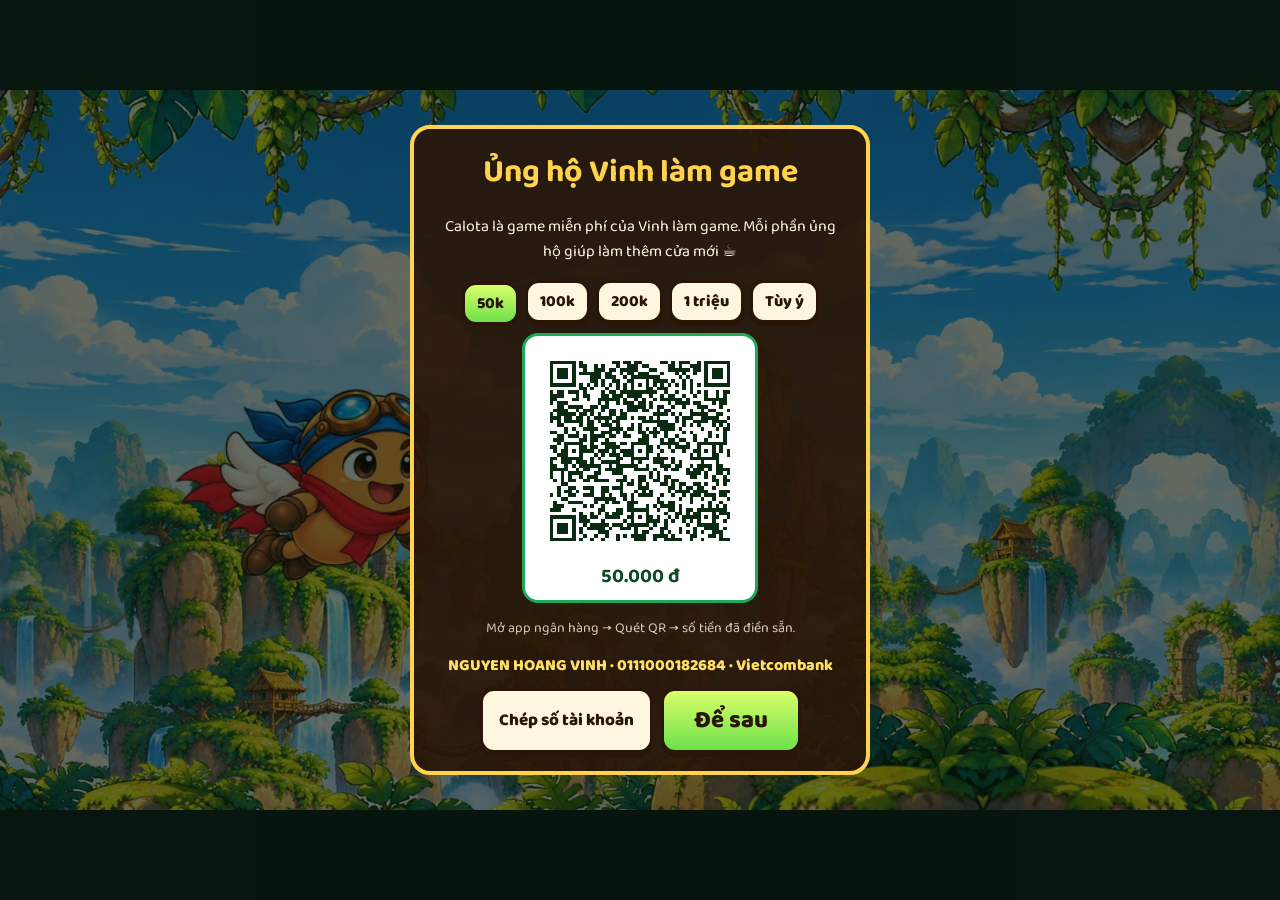
==== index.html @ 8ff707b2 "Add files via upload" ====
<!doctype html>
<html lang="vi">
<head>
<meta charset="utf-8">
<meta name="viewport" content="width=device-width,initial-scale=1,viewport-fit=cover,user-scalable=no">
<title>Calota – Phi Công Hóa Chất</title>
<meta name="description" content="Calota – game bắn boss bay ngang: phun hóa chất ăn mòn, hạ Khinh Khí Cầu Gai Rêu.">
<meta name="theme-color" content="#1fa85a">
<link rel="manifest" href="manifest.webmanifest">
<link rel="icon" type="image/png" sizes="64x64" href="icons/favicon-64.png">
<link rel="apple-touch-icon" href="icons/apple-touch-icon.png">
<meta name="apple-mobile-web-app-capable" content="yes">
<meta name="mobile-web-app-capable" content="yes">
<meta name="apple-mobile-web-app-status-bar-style" content="black-translucent">
<meta property="og:image" content="assets/ui/g1_thumb.webp">
<link rel="preconnect" href="https://fonts.googleapis.com">
<link href="https://fonts.googleapis.com/css2?family=Baloo+2:wght@600;800&display=swap" rel="stylesheet">
<link rel="stylesheet" href="css/style.css">
</head>
<body>
<script src="https://vinhlamgame.vercel.app/vlg.js" data-game="calota" defer></script>

<canvas id="game"></canvas>

<div id="loading"><div class="logo">CALOTA</div><div class="bar"><i id="loadBar"></i></div><p>Đang nạp cánh bay…</p></div>

<!-- nút cảm ứng -->
<div id="touchUI">
  <button id="btnPause" class="tbtn small" aria-label="Tạm dừng">❚❚</button>
  <button id="btnDash" class="tbtn dash">LƯỚT</button>
  <button id="btnUlt" class="tbtn ult">SIÊU<br>PHUN</button>
  <button id="btnSpray" class="tbtn spray">PHUN</button>
  <div class="moveHint">Kéo ở đây để bay</div>
</div>

<!-- MENU -->
<section id="menu" class="panel">
  <div class="menuBox">
    <h1 class="logo">CALOTA</h1>
    <p class="tag">Phi công hạt đậu · Phun hóa chất · Hạ boss trâu</p>
    <div class="gateCard">
      <img src="assets/ui/g1_thumb.webp" alt="">
      <div><b>CỬA 1</b><span>Rừng Đá Đảo Trời</span><small>Boss: Khinh Khí Cầu Gai Rêu</small></div>
    </div>
    <button id="btnPlay" class="big">▶ BẮT ĐẦU</button>
    <div class="row">
      <button id="btnHow">Hướng dẫn</button>
      <button id="btnInstall">Cài app</button>
      <button id="btnDonate">Ủng hộ</button>
      <button class="btnSound">🔊</button>
    </div>
    <p id="best" class="best"></p>
  </div>
</section>

<section id="how" class="panel">
  <div class="box">
    <h2>Cách chơi</h2>
    <ul>
      <li><b>Bay:</b> phím mũi tên / WASD · điện thoại: kéo ngón tay ở nửa trái màn hình.</li>
      <li><b>Bắn:</b> tự động.</li>
      <li><b>PHUN HÓA CHẤT:</b> giữ <kbd>Space</kbd>/<kbd>J</kbd> hoặc nút PHUN. Tốn thanh hóa chất, làm quái tan chảy, hòa tan đạn gai và gây <b>Ăn mòn</b> boss (mỗi tầng +8% sát thương, tối đa ×10).</li>
      <li><b>SIÊU PHUN:</b> thanh đầy → <kbd>K</kbd> hoặc nút SIÊU PHUN. Luồng khổng lồ, bất tử, quét sạch quái nhỏ.</li>
      <li><b>Lướt:</b> <kbd>Shift</kbd>/<kbd>L</kbd> — né đạn trong chớp mắt.</li>
      <li><b>Giáp rêu</b> của boss gần như miễn đạn thường — phải dùng hóa chất đốt.</li>
      <li>Nạp hóa chất: nhặt ⚡, bắn trúng, hạ quái.</li>
    </ul>
    <button data-back="menu">Đã hiểu</button>
  </div>
</section>

<section id="pause" class="panel">
  <div class="box center">
    <h2>Tạm dừng</h2>
    <button id="btnResume" class="big">Tiếp tục</button>
    <div class="row"><button class="btnSound">🔊</button><button id="btnQuit">Về menu</button></div>
  </div>
</section>

<section id="win" class="panel">
  <div class="box center">
    <img class="winImg" src="assets/sprites/calota_win.webp" alt="">
    <h2 class="gold">CHIẾN THẮNG!</h2>
    <p>Khinh Khí Cầu Gai Rêu đã tan xác.</p>
    <div id="winStats" class="stats"></div>
    <p id="winBest" class="best"></p>
    <p class="soon">Cửa 2 sắp ra mắt…</p>
    <div class="row"><button id="btnAgain" class="big">Chơi lại</button><button id="btnMenu1">Menu</button><button id="btnDonate2">Ủng hộ</button></div>
  </div>
</section>

<section id="lose" class="panel">
  <div class="box center">
    <h2 class="red">CALOTA BỊ HẠ!</h2>
    <p id="loseInfo"></p>
    <div class="row"><button id="btnRetryBoss" class="big">Đánh lại Boss</button><button id="btnRetry">Chơi lại từ đầu</button><button id="btnMenu2">Menu</button><button id="btnDonate3">Ủng hộ</button></div>
  </div>
</section>

<section id="install" class="panel">
  <div class="box">
    <h2>Cài Calota như app</h2>
    <ul>
      <li><b>iPhone (Safari):</b> bấm nút Chia sẻ ⬆ → “Thêm vào MH chính”.</li>
      <li><b>Android (Chrome):</b> menu ⋮ → “Cài đặt ứng dụng” / “Thêm vào màn hình chính”.</li>
      <li><b>Máy tính (Chrome/Edge):</b> bấm biểu tượng cài đặt ở cuối thanh địa chỉ.</li>
    </ul>
    <p class="note">Game tự cập nhật khi có bản mới.</p>
    <button data-back="menu">Đóng</button>
  </div>
</section>

<section id="donate" class="panel">
  <div class="box center donateBox">
    <h2>Ủng hộ Vinh làm game</h2>
    <p id="donateMsg"></p>
    <div id="amts" class="amts"></div>
    <div class="qrWrap"><canvas id="qrCanvas" width="240" height="240"></canvas><b id="qrAmount"></b></div>
    <p class="note">Mở app ngân hàng → Quét QR → số tiền đã điền sẵn.</p>
    <p id="qrBank" class="bankLine"></p>
    <div class="row"><button id="btnCopyAcc">Chép số tài khoản</button><button id="btnDonateClose" class="big">Để sau</button></div>
  </div>
</section>

<div id="rotate"><div>↻</div><p>Xoay ngang điện thoại để chơi</p></div>

<script src="assets/sprites.js"></script>
<script src="js/core.js"></script>
<script src="js/input.js"></script>
<script src="js/audio.js"></script>
<script src="js/fx.js"></script>
<script src="js/entities.js"></script>
<script src="js/gates/gate01.js"></script>
<script src="js/game.js"></script>
<script src="js/render.js"></script>
<script src="js/lib-qrcode.js"></script>
<script src="js/donate.js"></script>
<script src="js/main.js"></script>
</body>
</html>
---- css/style.css ----
:root { --lime: #b6ff3a; --green: #1fa85a; --ink: #2a1608; --cream: #fff6e0; --orange: #ff8a2a; }
* { box-sizing: border-box; -webkit-tap-highlight-color: transparent; }
html, body { margin: 0; height: 100%; background: #0d1a14; overflow: hidden; touch-action: none; user-select: none; -webkit-user-select: none; }
body { display: grid; place-items: center; font-family: "Baloo 2", system-ui, sans-serif; color: var(--cream); }
canvas#game { display: block; background: #123; }

#loading { position: fixed; inset: 0; background: radial-gradient(circle at 50% 40%, #1f6a3f, #0d1a14); display: grid; place-content: center; text-align: center; gap: 16px; z-index: 50; transition: opacity .5s; }
#loading.gone { opacity: 0; pointer-events: none; }
#loading .bar { width: min(60vw, 360px); height: 14px; border-radius: 8px; background: #0a2016; border: 3px solid var(--ink); overflow: hidden; }
#loading .bar i { display: block; height: 100%; width: 0; background: linear-gradient(90deg, #2bd67b, var(--lime)); transition: width .2s; }

.logo { font-weight: 800; font-size: clamp(48px, 9vw, 96px); line-height: .9; margin: 0; letter-spacing: 2px;
  color: #ffd34d; -webkit-text-stroke: 3px var(--ink); paint-order: stroke fill;
  text-shadow: 0 6px 0 var(--ink), 0 0 30px rgba(182,255,58,.6); }

.panel { position: fixed; inset: 0; display: none; place-items: center; z-index: 20; padding: 16px; }
.panel.on { display: grid; }
#pause, #win, #lose, #how, #install, #donate { background: rgba(5, 20, 12, .62); }
.menuBox { text-align: center; display: grid; gap: 12px; justify-items: center; margin-left: 38vw; }
.tag { margin: 0; font-weight: 600; text-shadow: 0 2px 0 var(--ink); }
.gateCard { display: flex; gap: 12px; align-items: center; background: rgba(42,22,8,.78); border: 3px solid #ffd34d; border-radius: 16px; padding: 8px 14px 8px 8px; text-align: left; }
.gateCard img { width: 74px; height: 74px; border-radius: 10px; object-fit: cover; }
.gateCard b { display: block; color: #ffd34d; font-size: 18px; }
.gateCard span { display: block; font-size: 20px; font-weight: 800; }
.gateCard small { opacity: .8; }
.box { background: rgba(42,22,8,.92); border: 4px solid #ffd34d; border-radius: 20px; padding: 18px 22px; max-width: 620px; max-height: 92vh; overflow: auto; }
.box.center { text-align: center; }
.box h2 { margin: 0 0 8px; font-size: 32px; }
.box ul { padding-left: 20px; line-height: 1.45; }
.gold { color: #ffd34d; } .red { color: #ff6b5a; }
.row { display: flex; gap: 8px; justify-content: center; flex-wrap: wrap; }
button { font: 800 17px "Baloo 2", system-ui, sans-serif; color: var(--ink); background: var(--cream); border: 3px solid var(--ink); border-radius: 14px; padding: 8px 16px; cursor: pointer; box-shadow: 0 4px 0 var(--ink); }
button:active { transform: translateY(3px); box-shadow: 0 1px 0 var(--ink); }
button.big { font-size: 24px; padding: 10px 30px; background: linear-gradient(#d9ff6a, #6fe04a); }
kbd { background: #fff3; border-radius: 5px; padding: 0 6px; font-family: inherit; }
.best { margin: 0; color: #ffe066; font-weight: 800; }
.note { opacity: .8; font-size: 14px; }
.soon { color: var(--lime); font-weight: 800; }
.stats { display: flex; gap: 10px; justify-content: center; flex-wrap: wrap; margin: 10px 0; }
.stats div { background: #0006; border-radius: 12px; padding: 6px 14px; min-width: 90px; }
.stats b { display: block; font-size: 24px; color: #ffd34d; } .stats span { font-size: 13px; opacity: .8; }
.winImg { width: 190px; margin-top: -60px; filter: drop-shadow(0 6px 0 #0006); }
.qr { width: 240px; max-width: 70vw; border-radius: 12px; background: #fff; padding: 8px; margin: 8px 0; }

/* nút cảm ứng */
#touchUI { display: none; position: fixed; inset: 0; pointer-events: none; z-index: 10; }
body.touch.playing #touchUI { display: block; }
.tbtn { position: absolute; pointer-events: auto; border-radius: 50%; padding: 0; font-size: 16px; line-height: 1.05; opacity: .88; touch-action: none; }
.tbtn.down { transform: scale(.92); opacity: 1; }
.tbtn.spray { right: calc(24px + env(safe-area-inset-right)); bottom: 28px; width: 112px; height: 112px; font-size: 22px; background: radial-gradient(circle at 40% 35%, #eaff7a, #3ccf5a); }
.tbtn.ult { right: calc(148px + env(safe-area-inset-right)); bottom: 40px; width: 80px; height: 80px; background: radial-gradient(circle at 40% 35%, #fff, #b6ff3a); }
.tbtn.dash { right: calc(42px + env(safe-area-inset-right)); bottom: 158px; width: 72px; height: 72px; background: radial-gradient(circle at 40% 35%, #fff, #7fd8ff); }
.tbtn.small { right: calc(16px + env(safe-area-inset-right)); top: 96px; width: 46px; height: 46px; font-size: 14px; border-radius: 12px; }
.moveHint { position: absolute; left: 6vw; bottom: 22px; font-weight: 800; opacity: .45; text-shadow: 0 2px 0 #000; }
#btnPause { display: block; }
body:not(.touch).playing #touchUI { display: block; }
body:not(.touch) #touchUI .tbtn:not(.small), body:not(.touch) .moveHint { display: none; }

#rotate { display: none; position: fixed; inset: 0; background: #0d1a14; z-index: 60; place-content: center; text-align: center; font-size: 22px; font-weight: 800; }
#rotate div { font-size: 72px; animation: spin 2s infinite; }
body.portrait #rotate { display: grid; }
@keyframes spin { 50% { transform: rotate(90deg); } }

@media (max-height: 500px) {
  .menuBox { margin-left: 30vw; gap: 6px; }
  .logo { font-size: 56px; }
  .gateCard img { width: 54px; height: 54px; }
  .box { padding: 12px 16px; } .box h2 { font-size: 24px; }
  button.big { font-size: 20px; padding: 6px 22px; }
}

/* ủng hộ */
.donateBox { max-width: 460px; }
.donateBox h2 { color: #ffd34d; }
.amts { display: flex; gap: 6px; justify-content: center; flex-wrap: wrap; margin: 6px 0 10px; }
.amt { padding: 6px 12px; font-size: 16px; }
.amt.sel { background: linear-gradient(#d9ff6a, #6fe04a); transform: translateY(2px); box-shadow: 0 2px 0 var(--ink); }
.qrWrap { display: inline-grid; justify-items: center; gap: 4px; background: #fff; border-radius: 16px; padding: 10px 10px 8px; border: 3px solid #1fa85a; }
.qrWrap canvas { width: 210px; height: 210px; image-rendering: pixelated; }
.qrWrap b { color: #0b4a24; font-size: 20px; }
.bankLine { font-weight: 800; color: #ffe066; margin: 4px 0 10px; }
@media (max-height: 500px) {
  .donateBox { max-width: 720px; display: grid; grid-template-columns: auto 1fr; gap: 0 14px; text-align: left; align-items: center; }
  .donateBox h2, .donateBox #donateMsg { grid-column: 1 / -1; text-align: center; margin: 0 0 4px; }
  .donateBox .qrWrap { grid-row: 3 / span 4; }
  .qrWrap canvas { width: 150px; height: 150px; }
  .donateBox .amts { justify-content: flex-start; margin: 0; }
  .donateBox .row { justify-content: flex-start; }
  .donateBox .note, .bankLine { margin: 4px 0; }
}
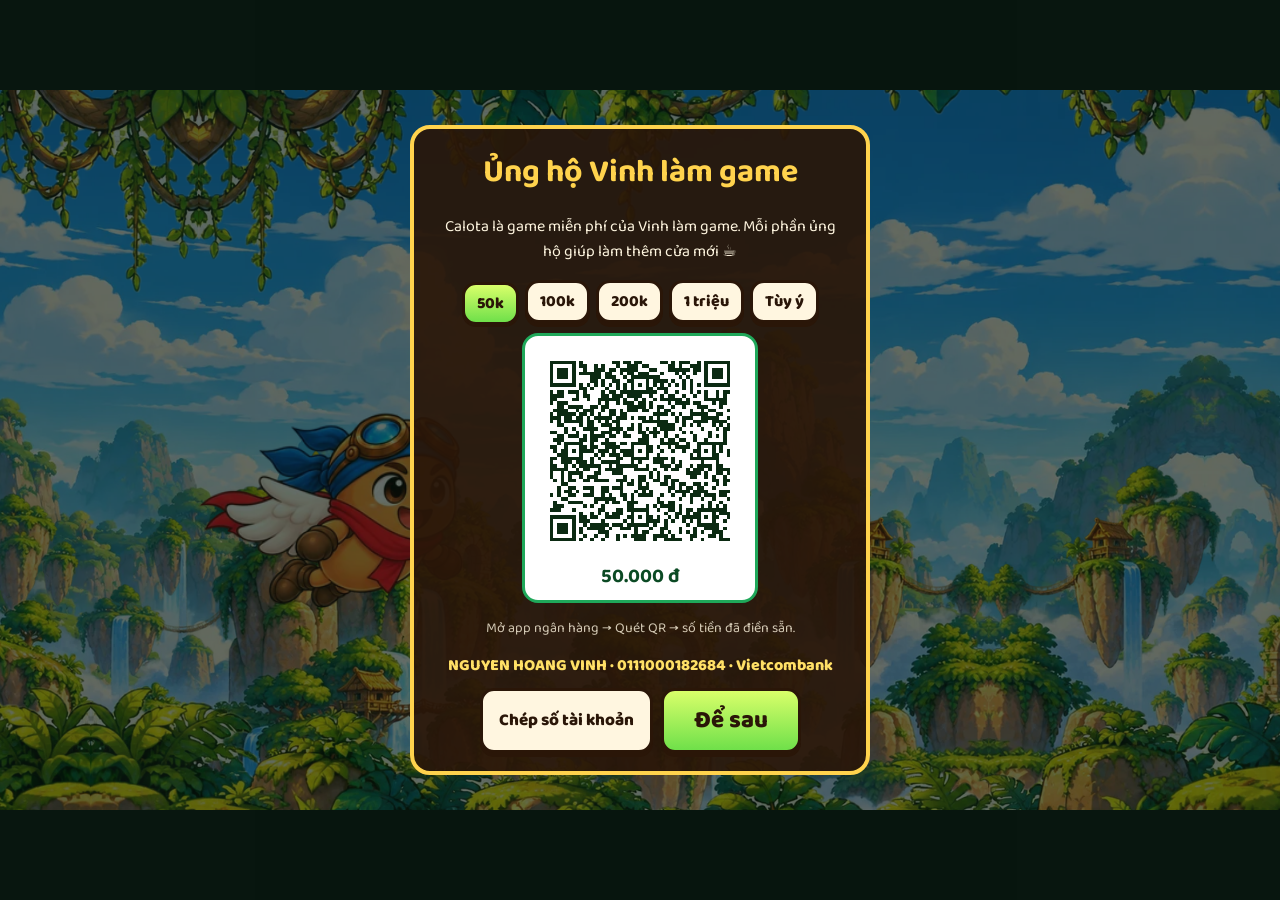
==== commit a3bac95b: "Add files via upload" ====
--- a/index.html
+++ b/index.html
@@ -4,7 +4,7 @@
 <meta charset="utf-8">
 <meta name="viewport" content="width=device-width,initial-scale=1,viewport-fit=cover,user-scalable=no">
 <title>Calota – Phi Công Hóa Chất</title>
-<meta name="description" content="Calota – game bắn boss bay ngang: phun hóa chất ăn mòn, hạ Khinh Khí Cầu Gai Rêu.">
+<meta name="description" content="Calota – game bắn boss bay ngang: phun bọt hóa chất bằng miệng, hạ Khinh Khí Cầu Gai Rêu.">
 <meta name="theme-color" content="#1fa85a">
 <link rel="manifest" href="manifest.webmanifest">
 <link rel="icon" type="image/png" sizes="64x64" href="icons/favicon-64.png">
@@ -22,7 +22,7 @@
 
 <canvas id="game"></canvas>
 
-<div id="loading"><div class="logo">CALOTA</div><div class="bar"><i id="loadBar"></i></div><p>Đang nạp cánh bay…</p></div>
+<div id="loading"><img class="logoImg" src="assets/sprites/logo.webp" alt="CALOTA" onerror="this.outerHTML='<div class=logo>CALOTA</div>'"><div class="bar"><i id="loadBar"></i></div><p>Đang nạp cánh bay…</p></div>
 
 <!-- nút cảm ứng -->
 <div id="touchUI">
@@ -36,8 +36,8 @@
 <!-- MENU -->
 <section id="menu" class="panel">
   <div class="menuBox">
-    <h1 class="logo">CALOTA</h1>
-    <p class="tag">Phi công hạt đậu · Phun hóa chất · Hạ boss trâu</p>
+    <h1 class="logoImg"><img src="assets/sprites/logo.webp" alt="CALOTA"></h1>
+    <p class="tag">Phi công hạt đậu · Phun bọt hóa chất · Hạ boss trâu</p>
     <div class="gateCard">
       <img src="assets/ui/g1_thumb.webp" alt="">
       <div><b>CỬA 1</b><span>Rừng Đá Đảo Trời</span><small>Boss: Khinh Khí Cầu Gai Rêu</small></div>
@@ -59,8 +59,8 @@
     <ul>
       <li><b>Bay:</b> phím mũi tên / WASD · điện thoại: kéo ngón tay ở nửa trái màn hình.</li>
       <li><b>Bắn:</b> tự động.</li>
-      <li><b>PHUN HÓA CHẤT:</b> giữ <kbd>Space</kbd>/<kbd>J</kbd> hoặc nút PHUN. Tốn thanh hóa chất, làm quái tan chảy, hòa tan đạn gai và gây <b>Ăn mòn</b> boss (mỗi tầng +8% sát thương, tối đa ×10).</li>
-      <li><b>SIÊU PHUN:</b> thanh đầy → <kbd>K</kbd> hoặc nút SIÊU PHUN. Luồng khổng lồ, bất tử, quét sạch quái nhỏ.</li>
+      <li><b>PHUN HÓA CHẤT:</b> giữ <kbd>Space</kbd>/<kbd>J</kbd> hoặc nút PHUN — Calota phồng má phun luồng bọt trắng bằng miệng. Tốn thanh hóa chất, dìm quái trong bọt, nuốt chửng đạn gai và làm boss <b>Ngộp bọt</b> (mỗi tầng +8% sát thương, tối đa ×10). Bọt bám lại trên boss, cột đá và đọng vũng dưới đất vài giây.</li>
+      <li><b>SIÊU PHUN:</b> thanh đầy → <kbd>K</kbd> hoặc nút SIÊU PHUN. Sóng bọt khổng lồ phủ kín màn hình, bất tử, quét sạch quái nhỏ.</li>
       <li><b>Lướt:</b> <kbd>Shift</kbd>/<kbd>L</kbd> — né đạn trong chớp mắt.</li>
       <li><b>Giáp rêu</b> của boss gần như miễn đạn thường — phải dùng hóa chất đốt.</li>
       <li>Nạp hóa chất: nhặt ⚡, bắn trúng, hạ quái.</li>
--- a/css/style.css
+++ b/css/style.css
@@ -88,3 +88,8 @@
   .donateBox .row { justify-content: flex-start; }
   .donateBox .note, .bankLine { margin: 4px 0; }
 }
+
+.logoImg { margin: 0; line-height: 0; }
+.logoImg img, img.logoImg { width: min(46vw, 560px); filter: drop-shadow(0 6px 0 rgba(42,22,8,.6)); }
+#loading img.logoImg { width: min(70vw, 520px); }
+@media (max-height: 500px) { .logoImg img { width: min(40vw, 360px); } }
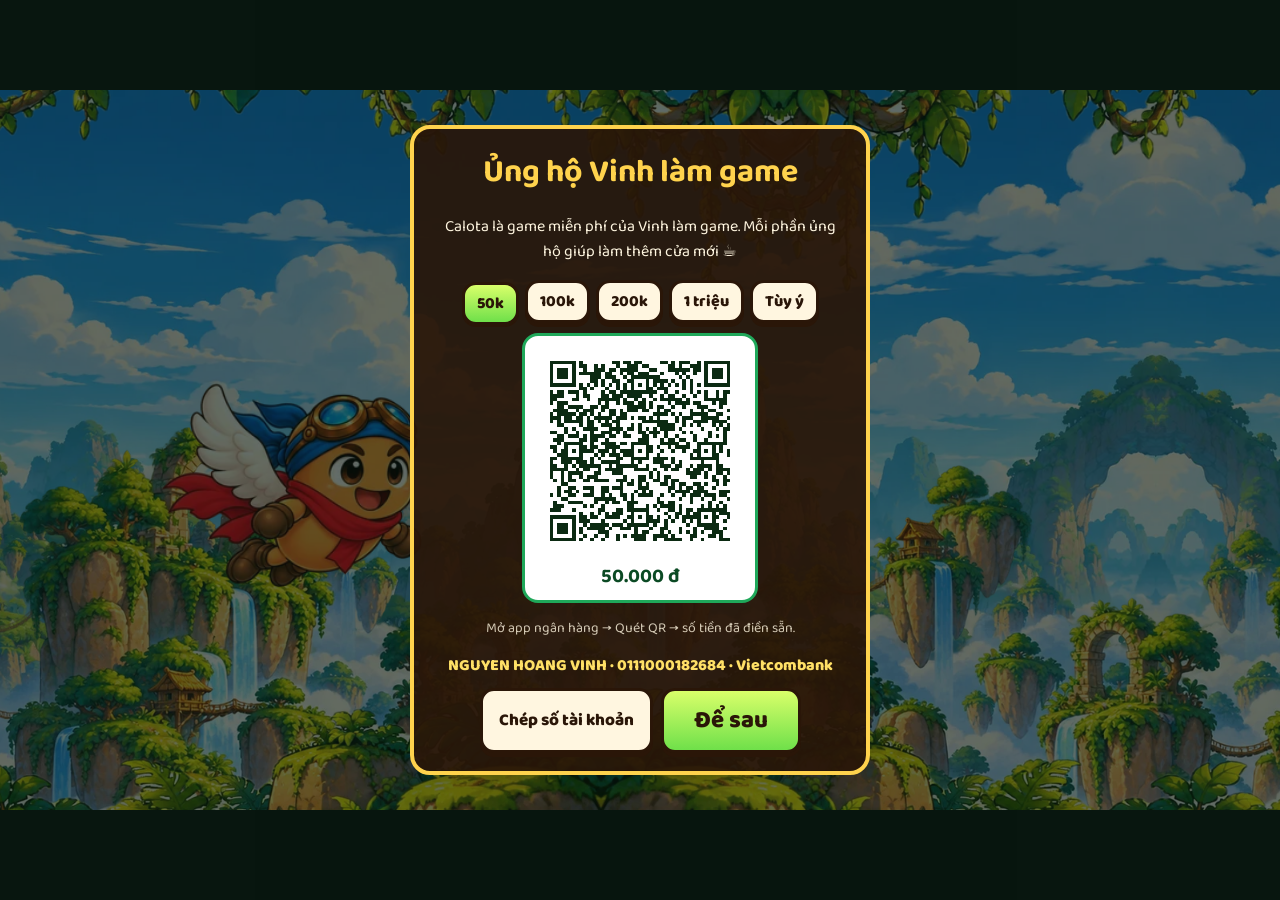
==== commit 197024ef: "v8.0" ====
--- a/index.html
+++ b/index.html
@@ -4,7 +4,7 @@
 <meta charset="utf-8">
 <meta name="viewport" content="width=device-width,initial-scale=1,viewport-fit=cover,user-scalable=no">
 <title>Calota – Phi Công Hóa Chất</title>
-<meta name="description" content="Calota – game bắn boss bay ngang: phun bọt hóa chất bằng miệng, hạ Khinh Khí Cầu Gai Rêu.">
+<meta name="description" content="Calota – game bắn boss bay ngang: phun bọt hóa chất bằng miệng, hạ boss trâu qua từng cửa.">
 <meta name="theme-color" content="#1fa85a">
 <link rel="manifest" href="manifest.webmanifest">
 <link rel="icon" type="image/png" sizes="64x64" href="icons/favicon-64.png">
@@ -21,6 +21,7 @@
 <script src="https://vinhlamgame.vercel.app/vlg.js" data-game="calota" defer></script>
 
 <canvas id="game"></canvas>
+<div id="safeProbe" style="position:fixed;visibility:hidden;pointer-events:none;padding:env(safe-area-inset-top) env(safe-area-inset-right) 0 env(safe-area-inset-left)"></div>
 
 <div id="loading"><img class="logoImg" src="assets/sprites/logo.webp" alt="CALOTA" onerror="this.outerHTML='<div class=logo>CALOTA</div>'"><div class="bar"><i id="loadBar"></i></div><p>Đang nạp cánh bay…</p></div>
 
@@ -29,6 +30,7 @@
   <button id="btnPause" class="tbtn small" aria-label="Tạm dừng">❚❚</button>
   <button id="btnDash" class="tbtn dash">LƯỚT</button>
   <button id="btnUlt" class="tbtn ult">SIÊU<br>PHUN</button>
+  <button id="btnRage" class="tbtn rage">TUYỆT<br>MỆNH</button>
   <button id="btnSpray" class="tbtn spray">PHUN</button>
   <div class="moveHint">Kéo ở đây để bay</div>
 </div>
@@ -38,10 +40,7 @@
   <div class="menuBox">
     <h1 class="logoImg"><img src="assets/sprites/logo.webp" alt="CALOTA"></h1>
     <p class="tag">Phi công hạt đậu · Phun bọt hóa chất · Hạ boss trâu</p>
-    <div class="gateCard">
-      <img src="assets/ui/g1_thumb.webp" alt="">
-      <div><b>CỬA 1</b><span>Rừng Đá Đảo Trời</span><small>Boss: Khinh Khí Cầu Gai Rêu</small></div>
-    </div>
+    <div id="gateList" class="gateList"></div>
     <button id="btnPlay" class="big">▶ BẮT ĐẦU</button>
     <div class="row">
       <button id="btnHow">Hướng dẫn</button>
@@ -61,6 +60,7 @@
       <li><b>Bắn:</b> tự động.</li>
       <li><b>PHUN HÓA CHẤT:</b> giữ <kbd>Space</kbd>/<kbd>J</kbd> hoặc nút PHUN — Calota phồng má phun luồng bọt trắng bằng miệng. Tốn thanh hóa chất, dìm quái trong bọt, nuốt chửng đạn gai và làm boss <b>Ngộp bọt</b> (mỗi tầng +8% sát thương, tối đa ×10). Bọt bám lại trên boss, cột đá và đọng vũng dưới đất vài giây.</li>
       <li><b>SIÊU PHUN:</b> thanh đầy → <kbd>K</kbd> hoặc nút SIÊU PHUN. Sóng bọt khổng lồ phủ kín màn hình, bất tử, quét sạch quái nhỏ.</li>
+      <li><b>TUYỆT MỆNH:</b> thanh Nộ đầy (nạp rất nhanh khi bị quái/đạn vây quanh hoặc trúng đòn) → <kbd>Q</kbd> hoặc nút TUYỆT MỆNH. Calota đứng lại gồng aura, ngửa mặt phun cột bọt lên trời, bọt đổ mưa khắp màn hình: quét sạch quái, xóa đạn, boss mất máu lớn và choáng 2,5 giây. Bất tử suốt chiêu.</li>
       <li><b>Lướt:</b> <kbd>Shift</kbd>/<kbd>L</kbd> — né đạn trong chớp mắt.</li>
       <li><b>Giáp rêu</b> của boss gần như miễn đạn thường — phải dùng hóa chất đốt.</li>
       <li>Nạp hóa chất: nhặt ⚡, bắn trúng, hạ quái.</li>
@@ -81,11 +81,11 @@
   <div class="box center">
     <img class="winImg" src="assets/sprites/calota_win.webp" alt="">
     <h2 class="gold">CHIẾN THẮNG!</h2>
-    <p>Khinh Khí Cầu Gai Rêu đã tan xác.</p>
+    <p id="winText">Khinh Khí Cầu Gai Rêu đã tan xác.</p>
     <div id="winStats" class="stats"></div>
     <p id="winBest" class="best"></p>
-    <p class="soon">Cửa 2 sắp ra mắt…</p>
-    <div class="row"><button id="btnAgain" class="big">Chơi lại</button><button id="btnMenu1">Menu</button><button id="btnDonate2">Ủng hộ</button></div>
+    <p id="winSoon" class="soon">Cửa tiếp theo sắp ra mắt…</p>
+    <div class="row"><button id="btnNext" class="big">Cửa tiếp theo ▶</button><button id="btnAgain">Chơi lại</button><button id="btnMenu1">Menu</button><button id="btnDonate2">Ủng hộ</button></div>
   </div>
 </section>
 
@@ -130,7 +130,10 @@
 <script src="js/audio.js"></script>
 <script src="js/fx.js"></script>
 <script src="js/entities.js"></script>
+<script src="js/gates/waves.js"></script>
 <script src="js/gates/gate01.js"></script>
+<script src="js/gates/gate02.js"></script>
+<script src="js/rage.js"></script>
 <script src="js/game.js"></script>
 <script src="js/render.js"></script>
 <script src="js/lib-qrcode.js"></script>
--- a/css/style.css
+++ b/css/style.css
@@ -18,7 +18,13 @@
 #pause, #win, #lose, #how, #install, #donate { background: rgba(5, 20, 12, .62); }
 .menuBox { text-align: center; display: grid; gap: 12px; justify-items: center; margin-left: 38vw; }
 .tag { margin: 0; font-weight: 600; text-shadow: 0 2px 0 var(--ink); }
-.gateCard { display: flex; gap: 12px; align-items: center; background: rgba(42,22,8,.78); border: 3px solid #ffd34d; border-radius: 16px; padding: 8px 14px 8px 8px; text-align: left; }
+.gateList { display: flex; gap: 10px; justify-content: center; flex-wrap: wrap; }
+.gateCard { display: flex; gap: 12px; align-items: center; background: rgba(42,22,8,.78); border: 3px solid rgba(255,211,77,.35); border-radius: 16px; padding: 8px 14px 8px 8px; text-align: left; color: #fff; font: inherit; cursor: pointer; min-width: 0; opacity: .8; transition: transform .15s, opacity .15s; }
+.gateCard.sel { border-color: #ffd34d; opacity: 1; transform: scale(1.04); box-shadow: 0 0 18px rgba(255,211,77,.45); }
+.gateCard.locked { filter: grayscale(.85) brightness(.7); cursor: not-allowed; }
+.gateCard.shake { animation: gshake .35s; }
+@keyframes gshake { 25% { transform: translateX(-6px); } 75% { transform: translateX(6px); } }
+.gateCard .gb { display: block; color: #ffd34d; opacity: 1; }
 .gateCard img { width: 74px; height: 74px; border-radius: 10px; object-fit: cover; }
 .gateCard b { display: block; color: #ffd34d; font-size: 18px; }
 .gateCard span { display: block; font-size: 20px; font-weight: 800; }
@@ -47,11 +53,12 @@
 body.touch.playing #touchUI { display: block; }
 .tbtn { position: absolute; pointer-events: auto; border-radius: 50%; padding: 0; font-size: 16px; line-height: 1.05; opacity: .88; touch-action: none; }
 .tbtn.down { transform: scale(.92); opacity: 1; }
-.tbtn.spray { right: calc(24px + env(safe-area-inset-right)); bottom: 28px; width: 112px; height: 112px; font-size: 22px; background: radial-gradient(circle at 40% 35%, #eaff7a, #3ccf5a); }
-.tbtn.ult { right: calc(148px + env(safe-area-inset-right)); bottom: 40px; width: 80px; height: 80px; background: radial-gradient(circle at 40% 35%, #fff, #b6ff3a); }
-.tbtn.dash { right: calc(42px + env(safe-area-inset-right)); bottom: 158px; width: 72px; height: 72px; background: radial-gradient(circle at 40% 35%, #fff, #7fd8ff); }
-.tbtn.small { right: calc(16px + env(safe-area-inset-right)); top: 96px; width: 46px; height: 46px; font-size: 14px; border-radius: 12px; }
-.moveHint { position: absolute; left: 6vw; bottom: 22px; font-weight: 800; opacity: .45; text-shadow: 0 2px 0 #000; }
+.tbtn.spray { right: calc(14px + env(safe-area-inset-right)); bottom: 14px; width: 96px; height: 96px; font-size: 19px; background: radial-gradient(circle at 40% 35%, #ffffff, #7fd0ff); }
+.tbtn.ult { right: calc(118px + env(safe-area-inset-right)); bottom: 14px; width: 70px; height: 70px; font-size: 13px; background: radial-gradient(circle at 40% 35%, #fff, #ffe066); }
+.tbtn.dash { right: calc(26px + env(safe-area-inset-right)); bottom: 122px; width: 62px; height: 62px; font-size: 13px; background: radial-gradient(circle at 40% 35%, #fff, #b8f0c8); }
+.tbtn.small { right: calc(12px + env(safe-area-inset-right)); top: 96px; width: 42px; height: 42px; font-size: 13px; border-radius: 12px; }
+.tbtn { opacity: .68; }
+.moveHint { position: absolute; left: calc(6vw + env(safe-area-inset-left)); bottom: 22px; font-weight: 800; opacity: .45; text-shadow: 0 2px 0 #000; }
 #btnPause { display: block; }
 body:not(.touch).playing #touchUI { display: block; }
 body:not(.touch) #touchUI .tbtn:not(.small), body:not(.touch) .moveHint { display: none; }
@@ -64,7 +71,7 @@
 @media (max-height: 500px) {
   .menuBox { margin-left: 30vw; gap: 6px; }
   .logo { font-size: 56px; }
-  .gateCard img { width: 54px; height: 54px; }
+  .gateCard img { width: 54px; height: 54px; } .gateCard span { font-size: 16px; } .gateCard { padding: 6px 10px 6px 6px; }
   .box { padding: 12px 16px; } .box h2 { font-size: 24px; }
   button.big { font-size: 20px; padding: 6px 22px; }
 }
@@ -93,3 +100,7 @@
 .logoImg img, img.logoImg { width: min(46vw, 560px); filter: drop-shadow(0 6px 0 rgba(42,22,8,.6)); }
 #loading img.logoImg { width: min(70vw, 520px); }
 @media (max-height: 500px) { .logoImg img { width: min(40vw, 360px); } }
+
+.tbtn.rage { right: calc(196px + env(safe-area-inset-right)); bottom: 14px; width: 70px; height: 70px; font-size: 12px; background: radial-gradient(circle at 40% 35%, #fff3c0, #ff7a3a); opacity: .35; }
+.tbtn.rage.ready { opacity: .95; animation: ragePulse .6s infinite alternate; }
+@keyframes ragePulse { to { transform: scale(1.1); box-shadow: 0 0 22px #ffb84a, 0 4px 0 var(--ink); } }
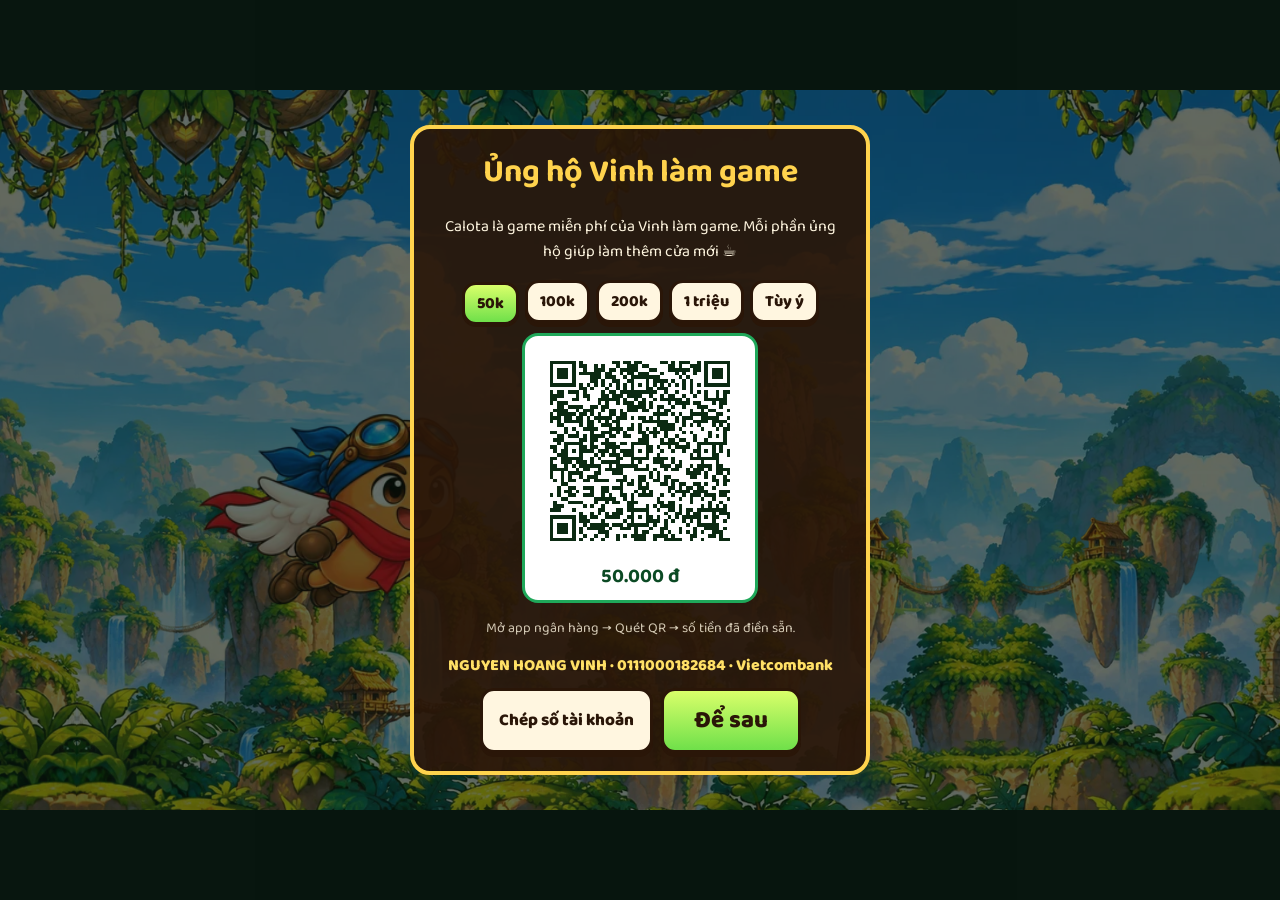
==== commit 68a6f14d: "v8.1" ====
--- a/index.html
+++ b/index.html
@@ -38,8 +38,8 @@
 <!-- MENU -->
 <section id="menu" class="panel">
   <div class="menuBox">
-    <h1 class="logoImg"><img src="assets/sprites/logo.webp" alt="CALOTA"></h1>
-    <p class="tag">Phi công hạt đậu · Phun bọt hóa chất · Hạ boss trâu</p>
+    <h1 class="logoImg logoWrap"><img src="assets/sprites/logo.webp" alt="CALOTA"><span class="age16" aria-label="16+"><b>16+</b></span></h1>
+    <p class="tag glowTag">Phi công Xúc Xích · Bắn dịch kẻ thù</p>
     <div id="gateList" class="gateList"></div>
     <button id="btnPlay" class="big">▶ BẮT ĐẦU</button>
     <div class="row">
@@ -59,7 +59,7 @@
       <li><b>Bay:</b> phím mũi tên / WASD · điện thoại: kéo ngón tay ở nửa trái màn hình.</li>
       <li><b>Bắn:</b> tự động.</li>
       <li><b>PHUN HÓA CHẤT:</b> giữ <kbd>Space</kbd>/<kbd>J</kbd> hoặc nút PHUN — Calota phồng má phun luồng bọt trắng bằng miệng. Tốn thanh hóa chất, dìm quái trong bọt, nuốt chửng đạn gai và làm boss <b>Ngộp bọt</b> (mỗi tầng +8% sát thương, tối đa ×10). Bọt bám lại trên boss, cột đá và đọng vũng dưới đất vài giây.</li>
-      <li><b>SIÊU PHUN:</b> thanh đầy → <kbd>K</kbd> hoặc nút SIÊU PHUN. Sóng bọt khổng lồ phủ kín màn hình, bất tử, quét sạch quái nhỏ.</li>
+      <li><b>SIÊU PHUN DỊCH ĐỘC:</b> thanh đầy → <kbd>K</kbd> hoặc nút SIÊU PHUN. Sóng bọt khổng lồ phủ kín màn hình, bất tử, quét sạch quái nhỏ.</li>
       <li><b>TUYỆT MỆNH:</b> thanh Nộ đầy (nạp rất nhanh khi bị quái/đạn vây quanh hoặc trúng đòn) → <kbd>Q</kbd> hoặc nút TUYỆT MỆNH. Calota đứng lại gồng aura, ngửa mặt phun cột bọt lên trời, bọt đổ mưa khắp màn hình: quét sạch quái, xóa đạn, boss mất máu lớn và choáng 2,5 giây. Bất tử suốt chiêu.</li>
       <li><b>Lướt:</b> <kbd>Shift</kbd>/<kbd>L</kbd> — né đạn trong chớp mắt.</li>
       <li><b>Giáp rêu</b> của boss gần như miễn đạn thường — phải dùng hóa chất đốt.</li>
--- a/css/style.css
+++ b/css/style.css
@@ -18,6 +18,20 @@
 #pause, #win, #lose, #how, #install, #donate { background: rgba(5, 20, 12, .62); }
 .menuBox { text-align: center; display: grid; gap: 12px; justify-items: center; margin-left: 38vw; }
 .tag { margin: 0; font-weight: 600; text-shadow: 0 2px 0 var(--ink); }
+.glowTag { font-weight: 800; font-size: 22px; letter-spacing: .3px; color: #fffbe6;
+  text-shadow: 0 0 2px #2a1608, 0 2px 0 #2a1608, -2px 0 0 #2a1608, 2px 0 0 #2a1608, 0 -2px 0 #2a1608, 0 0 10px #ffd34d, 0 0 22px rgba(255,170,40,.85), 0 0 36px rgba(160,255,80,.55);
+  animation: tagGlow 2.2s ease-in-out infinite; }
+@keyframes tagGlow { 50% { text-shadow: 0 0 2px #2a1608, 0 2px 0 #2a1608, -2px 0 0 #2a1608, 2px 0 0 #2a1608, 0 -2px 0 #2a1608, 0 0 14px #fff2a8, 0 0 30px rgba(255,190,60,1), 0 0 48px rgba(160,255,80,.8); } }
+/* huy hiệu 16+ — cùng chất chữ logo: cam vàng, viền nâu dày, bóng trắng, lắc lư */
+.logoWrap { position: relative; display: inline-block; }
+.age16 { position: absolute; right: -6%; top: -4%; width: clamp(78px, 11vw, 128px); aspect-ratio: 1; display: grid; place-items: center;
+  border-radius: 50%; background: radial-gradient(circle at 35% 30%, #ff8a5c 0 18%, #f0402a 55%, #b3170f 100%);
+  border: 5px solid #2a1608; box-shadow: inset 0 -6px 0 rgba(0,0,0,.25), inset 0 5px 0 rgba(255,255,255,.35), 0 6px 0 rgba(42,22,8,.6), 0 0 0 4px #ffd34d, 0 0 22px rgba(255,90,40,.7);
+  transform-origin: 50% 100%; animation: ageWobble 1.6s ease-in-out infinite; pointer-events: none; }
+.age16 b { font-family: 'Baloo 2', system-ui, sans-serif; font-weight: 800; font-size: clamp(32px, 4.4vw, 52px); line-height: 1; letter-spacing: -1px;
+  background: linear-gradient(#fffbe0 0 30%, #ffd34d 55%, #ff9a1e); -webkit-background-clip: text; background-clip: text; color: transparent;
+  -webkit-text-stroke: 2px #2a1608; filter: drop-shadow(0 3px 0 #2a1608); }
+@keyframes ageWobble { 0%,100% { transform: rotate(-12deg) scale(1); } 25% { transform: rotate(10deg) scale(1.1); } 50% { transform: rotate(-6deg) scale(.96); } 75% { transform: rotate(8deg) scale(1.06); } }
 .gateList { display: flex; gap: 10px; justify-content: center; flex-wrap: wrap; }
 .gateCard { display: flex; gap: 12px; align-items: center; background: rgba(42,22,8,.78); border: 3px solid rgba(255,211,77,.35); border-radius: 16px; padding: 8px 14px 8px 8px; text-align: left; color: #fff; font: inherit; cursor: pointer; min-width: 0; opacity: .8; transition: transform .15s, opacity .15s; }
 .gateCard.sel { border-color: #ffd34d; opacity: 1; transform: scale(1.04); box-shadow: 0 0 18px rgba(255,211,77,.45); }
@@ -99,7 +113,7 @@
 .logoImg { margin: 0; line-height: 0; }
 .logoImg img, img.logoImg { width: min(46vw, 560px); filter: drop-shadow(0 6px 0 rgba(42,22,8,.6)); }
 #loading img.logoImg { width: min(70vw, 520px); }
-@media (max-height: 500px) { .logoImg img { width: min(40vw, 360px); } }
+@media (max-height: 500px) { .logoImg img { width: min(40vw, 360px); } .glowTag { font-size: 15px; } .age16 { width: 68px; border-width: 4px; } .age16 b { font-size: 28px; } }
 
 .tbtn.rage { right: calc(196px + env(safe-area-inset-right)); bottom: 14px; width: 70px; height: 70px; font-size: 12px; background: radial-gradient(circle at 40% 35%, #fff3c0, #ff7a3a); opacity: .35; }
 .tbtn.rage.ready { opacity: .95; animation: ragePulse .6s infinite alternate; }
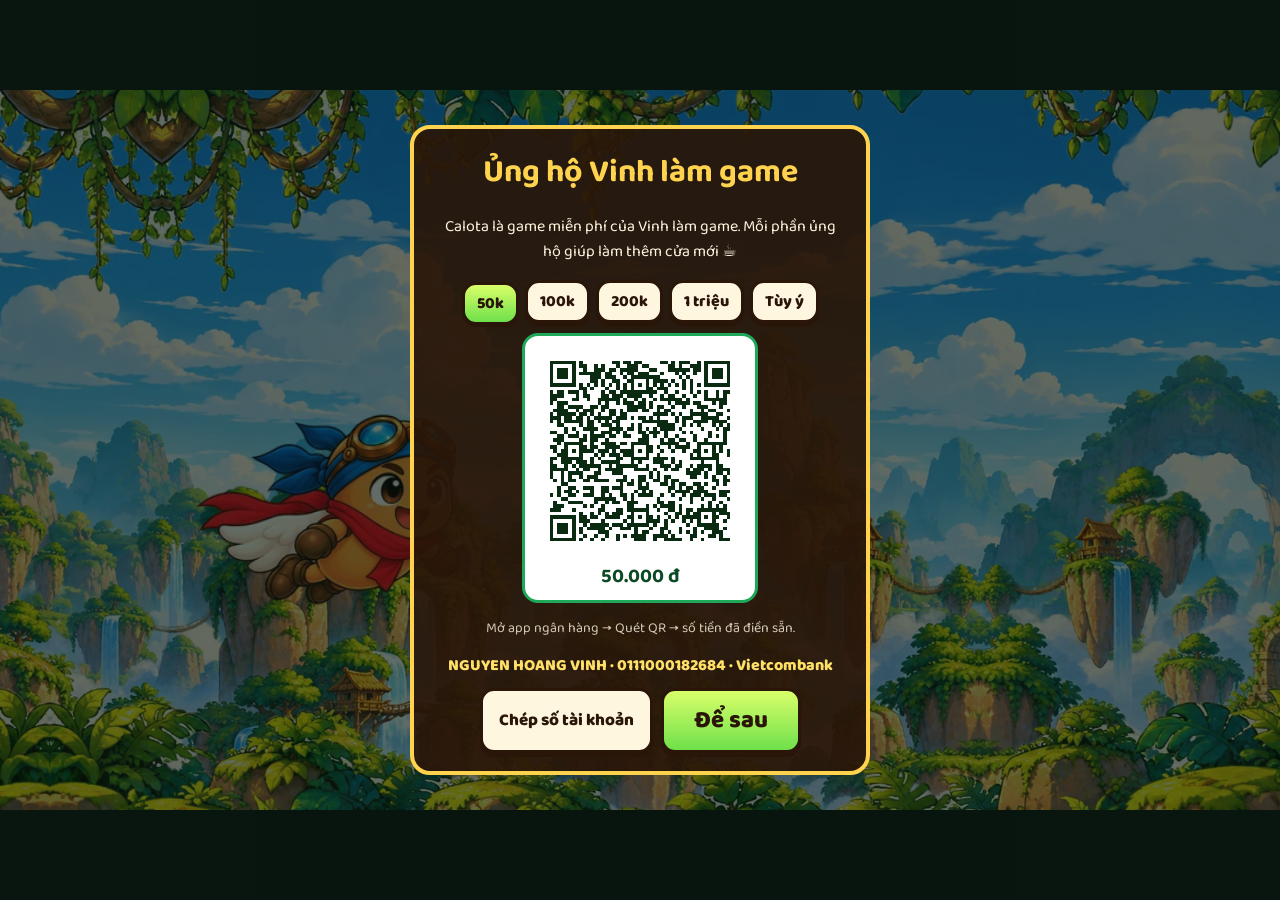
==== commit 79a7c98d: "v8.3" ====
--- a/index.html
+++ b/index.html
@@ -58,12 +58,12 @@
     <ul>
       <li><b>Bay:</b> phím mũi tên / WASD · điện thoại: kéo ngón tay ở nửa trái màn hình.</li>
       <li><b>Bắn:</b> tự động.</li>
-      <li><b>PHUN HÓA CHẤT:</b> giữ <kbd>Space</kbd>/<kbd>J</kbd> hoặc nút PHUN — Calota phồng má phun luồng bọt trắng bằng miệng. Tốn thanh hóa chất, dìm quái trong bọt, nuốt chửng đạn gai và làm boss <b>Ngộp bọt</b> (mỗi tầng +8% sát thương, tối đa ×10). Bọt bám lại trên boss, cột đá và đọng vũng dưới đất vài giây.</li>
+      <li><b>PHUN HÓA CHẤT:</b> giữ <kbd>Space</kbd>/<kbd>J</kbd> hoặc nút PHUN — Calota phồng má phun luồng bọt trắng bằng miệng. Tốn thanh dịch độc, dìm quái trong bọt, nuốt chửng đạn gai và làm boss <b>Ngộp bọt</b> (mỗi tầng +8% sát thương, tối đa ×10). Bọt bám lại trên boss, cột đá và đọng vũng dưới đất vài giây.</li>
       <li><b>SIÊU PHUN DỊCH ĐỘC:</b> thanh đầy → <kbd>K</kbd> hoặc nút SIÊU PHUN. Sóng bọt khổng lồ phủ kín màn hình, bất tử, quét sạch quái nhỏ.</li>
       <li><b>TUYỆT MỆNH:</b> thanh Nộ đầy (nạp rất nhanh khi bị quái/đạn vây quanh hoặc trúng đòn) → <kbd>Q</kbd> hoặc nút TUYỆT MỆNH. Calota đứng lại gồng aura, ngửa mặt phun cột bọt lên trời, bọt đổ mưa khắp màn hình: quét sạch quái, xóa đạn, boss mất máu lớn và choáng 2,5 giây. Bất tử suốt chiêu.</li>
       <li><b>Lướt:</b> <kbd>Shift</kbd>/<kbd>L</kbd> — né đạn trong chớp mắt.</li>
       <li><b>Giáp rêu</b> của boss gần như miễn đạn thường — phải dùng hóa chất đốt.</li>
-      <li>Nạp hóa chất: nhặt ⚡, bắn trúng, hạ quái.</li>
+      <li>Nạp dịch độc: nhặt ⚡, bắn trúng, hạ quái.</li>
     </ul>
     <button data-back="menu">Đã hiểu</button>
   </div>
--- a/css/style.css
+++ b/css/style.css
@@ -24,7 +24,7 @@
 @keyframes tagGlow { 50% { text-shadow: 0 0 2px #2a1608, 0 2px 0 #2a1608, -2px 0 0 #2a1608, 2px 0 0 #2a1608, 0 -2px 0 #2a1608, 0 0 14px #fff2a8, 0 0 30px rgba(255,190,60,1), 0 0 48px rgba(160,255,80,.8); } }
 /* huy hiệu 16+ — cùng chất chữ logo: cam vàng, viền nâu dày, bóng trắng, lắc lư */
 .logoWrap { position: relative; display: inline-block; }
-.age16 { position: absolute; right: -6%; top: -4%; width: clamp(78px, 11vw, 128px); aspect-ratio: 1; display: grid; place-items: center;
+.age16 { position: absolute; right: -19%; top: -12%; width: clamp(78px, 11vw, 128px); aspect-ratio: 1; display: grid; place-items: center;
   border-radius: 50%; background: radial-gradient(circle at 35% 30%, #ff8a5c 0 18%, #f0402a 55%, #b3170f 100%);
   border: 5px solid #2a1608; box-shadow: inset 0 -6px 0 rgba(0,0,0,.25), inset 0 5px 0 rgba(255,255,255,.35), 0 6px 0 rgba(42,22,8,.6), 0 0 0 4px #ffd34d, 0 0 22px rgba(255,90,40,.7);
   transform-origin: 50% 100%; animation: ageWobble 1.6s ease-in-out infinite; pointer-events: none; }
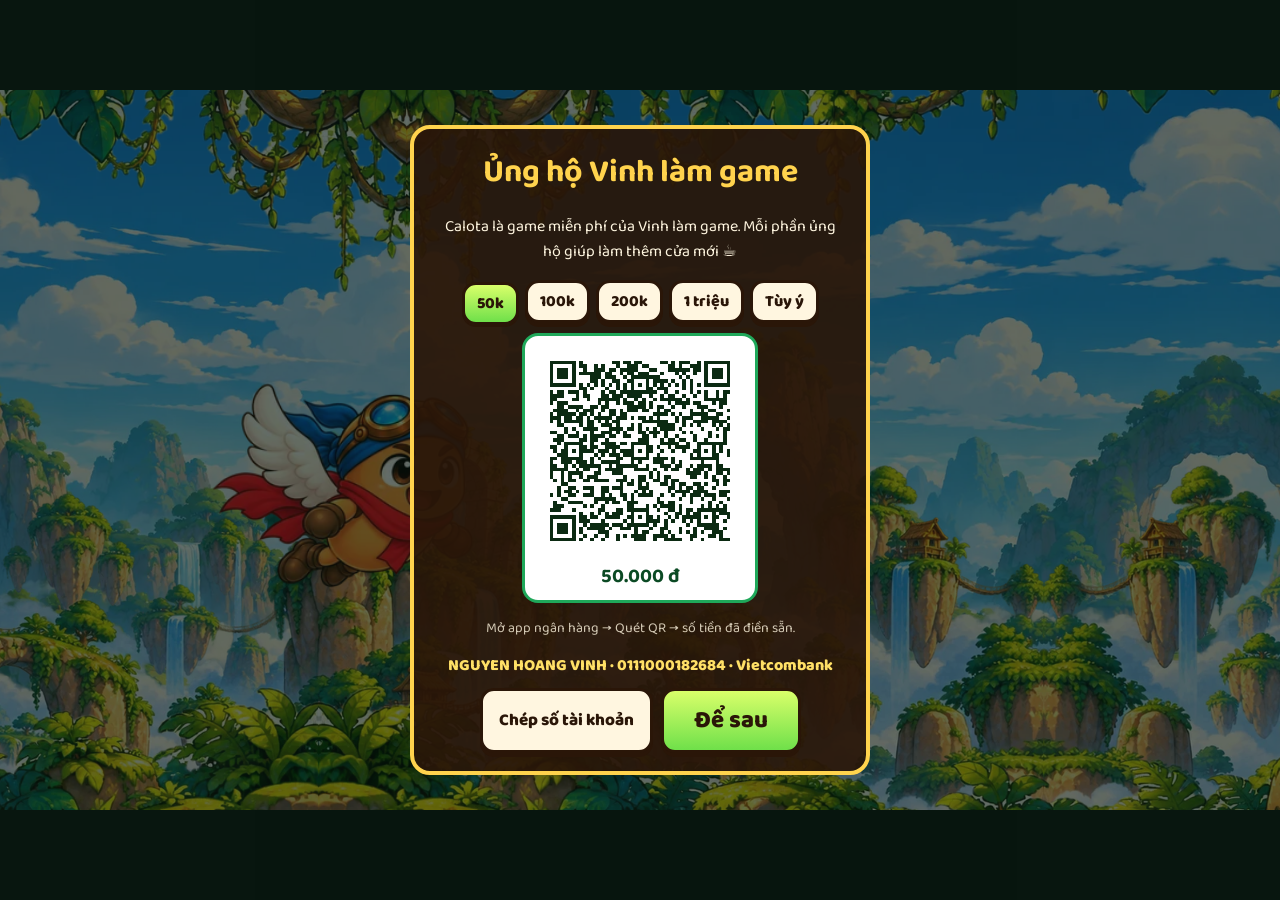
==== commit d2e83868: "Update index.html" ====
--- a/index.html
+++ b/index.html
@@ -3,7 +3,7 @@
 <head>
 <meta charset="utf-8">
 <meta name="viewport" content="width=device-width,initial-scale=1,viewport-fit=cover,user-scalable=no">
-<title>Calota – Phi Công Hóa Chất</title>
+<title>Calota – Phi Công Xúc Xích</title>
 <meta name="description" content="Calota – game bắn boss bay ngang: phun bọt hóa chất bằng miệng, hạ boss trâu qua từng cửa.">
 <meta name="theme-color" content="#1fa85a">
 <link rel="manifest" href="manifest.webmanifest">
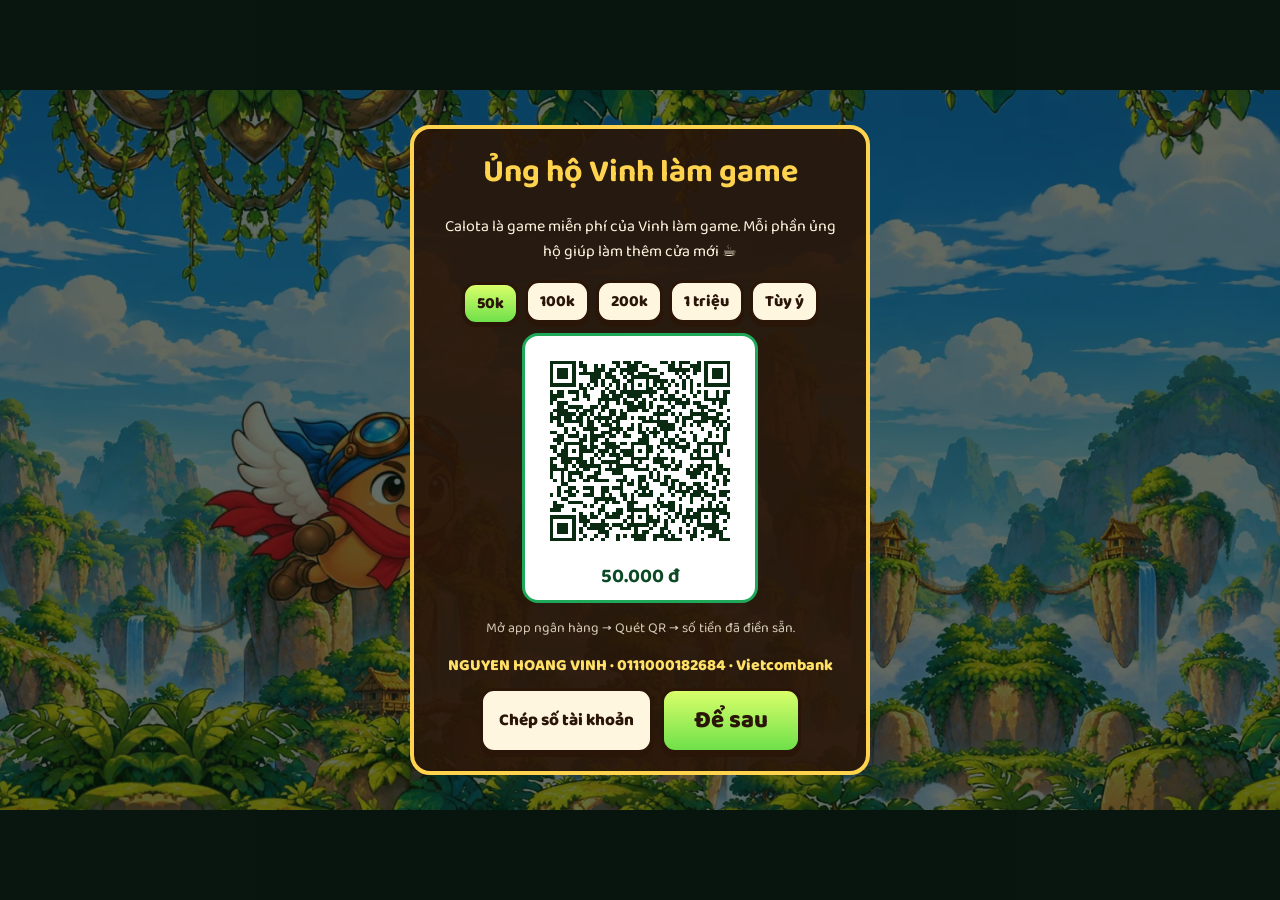
==== commit e2cea8f1: "v0.9" ====
--- a/index.html
+++ b/index.html
@@ -3,7 +3,7 @@
 <head>
 <meta charset="utf-8">
 <meta name="viewport" content="width=device-width,initial-scale=1,viewport-fit=cover,user-scalable=no">
-<title>Calota – Phi Công Xúc Xích</title>
+<title>Calota – Phi Công Hóa Chất</title>
 <meta name="description" content="Calota – game bắn boss bay ngang: phun bọt hóa chất bằng miệng, hạ boss trâu qua từng cửa.">
 <meta name="theme-color" content="#1fa85a">
 <link rel="manifest" href="manifest.webmanifest">
@@ -31,6 +31,7 @@
   <button id="btnDash" class="tbtn dash">LƯỚT</button>
   <button id="btnUlt" class="tbtn ult">SIÊU<br>PHUN</button>
   <button id="btnRage" class="tbtn rage">TUYỆT<br>MỆNH</button>
+  <button id="btnVenom" class="tbtn venom">GIÁP<br>NỌC</button>
   <button id="btnSpray" class="tbtn spray">PHUN</button>
   <div class="moveHint">Kéo ở đây để bay</div>
 </div>
@@ -58,9 +59,10 @@
     <ul>
       <li><b>Bay:</b> phím mũi tên / WASD · điện thoại: kéo ngón tay ở nửa trái màn hình.</li>
       <li><b>Bắn:</b> tự động.</li>
-      <li><b>PHUN HÓA CHẤT:</b> giữ <kbd>Space</kbd>/<kbd>J</kbd> hoặc nút PHUN — Calota phồng má phun luồng bọt trắng bằng miệng. Tốn thanh dịch độc, dìm quái trong bọt, nuốt chửng đạn gai và làm boss <b>Ngộp bọt</b> (mỗi tầng +8% sát thương, tối đa ×10). Bọt bám lại trên boss, cột đá và đọng vũng dưới đất vài giây.</li>
+      <li><b>PHUN DỊCH ĐỘC:</b> giữ <kbd>Space</kbd>/<kbd>J</kbd> hoặc nút PHUN — Calota phồng má phun luồng bọt trắng bằng miệng. Tốn thanh dịch độc, dìm quái trong bọt, nuốt chửng đạn gai và làm boss <b>Ngộp bọt</b> (mỗi tầng +8% sát thương, tối đa ×10). Bọt bám lại trên boss, cột đá và đọng vũng dưới đất vài giây.</li>
       <li><b>SIÊU PHUN DỊCH ĐỘC:</b> thanh đầy → <kbd>K</kbd> hoặc nút SIÊU PHUN. Sóng bọt khổng lồ phủ kín màn hình, bất tử, quét sạch quái nhỏ.</li>
-      <li><b>TUYỆT MỆNH:</b> thanh Nộ đầy (nạp rất nhanh khi bị quái/đạn vây quanh hoặc trúng đòn) → <kbd>Q</kbd> hoặc nút TUYỆT MỆNH. Calota đứng lại gồng aura, ngửa mặt phun cột bọt lên trời, bọt đổ mưa khắp màn hình: quét sạch quái, xóa đạn, boss mất máu lớn và choáng 2,5 giây. Bất tử suốt chiêu.</li>
+      <li><b>TUYỆT MỆNH</b> (từ cửa 3 thành <b>TUYỆT MỆNH VÔ CỰC</b>: bay vẽ hình ∞ rồi phun dịch độc gấp bội): thanh Nộ đầy (nạp rất nhanh khi bị quái/đạn vây quanh hoặc trúng đòn) → <kbd>Q</kbd> hoặc nút TUYỆT MỆNH. Calota đứng lại gồng aura, ngửa mặt phun cột bọt lên trời, bọt đổ mưa khắp màn hình: quét sạch quái, xóa đạn, boss mất máu lớn và choáng 2,5 giây. Bất tử suốt chiêu.</li>
+      <li><b>GIÁP NỌC ĐỘC</b> (từ cửa 3): <kbd>F</kbd> hoặc nút GIÁP NỌC, tốn 35% thanh dịch độc, hồi 14 giây. Calota phủ giáp nọc xanh 6 giây: quái chạm vào thì quái mất máu, giọt nọc văng ra đốt quái và đọng vũng lâu tan. Đạn và cú húc của boss vẫn gây đau.</li>
       <li><b>Lướt:</b> <kbd>Shift</kbd>/<kbd>L</kbd> — né đạn trong chớp mắt.</li>
       <li><b>Giáp rêu</b> của boss gần như miễn đạn thường — phải dùng hóa chất đốt.</li>
       <li>Nạp dịch độc: nhặt ⚡, bắn trúng, hạ quái.</li>
@@ -93,7 +95,7 @@
   <div class="box center">
     <h2 class="red">CALOTA BỊ HẠ!</h2>
     <p id="loseInfo"></p>
-    <div class="row"><button id="btnRetryBoss" class="big">Đánh lại Boss</button><button id="btnRetry">Chơi lại từ đầu</button><button id="btnMenu2">Menu</button><button id="btnDonate3">Ủng hộ</button></div>
+    <div class="row"><button id="btnResumeBoss" class="big">Đánh tiếp Boss</button><button id="btnRetryBoss">Đánh lại Boss từ đầu</button><button id="btnRetry">Chơi lại từ đầu</button><button id="btnMenu2">Menu</button><button id="btnDonate3">Ủng hộ</button></div>
   </div>
 </section>
 
@@ -134,6 +136,8 @@
 <script src="js/gates/gate01.js"></script>
 <script src="js/gates/gate02.js"></script>
 <script src="js/rage.js"></script>
+<script src="js/venom.js"></script>
+<script src="js/gates/gate03.js"></script>
 <script src="js/game.js"></script>
 <script src="js/render.js"></script>
 <script src="js/lib-qrcode.js"></script>
--- a/css/style.css
+++ b/css/style.css
@@ -116,5 +116,10 @@
 @media (max-height: 500px) { .logoImg img { width: min(40vw, 360px); } .glowTag { font-size: 15px; } .age16 { width: 68px; border-width: 4px; } .age16 b { font-size: 28px; } }
 
 .tbtn.rage { right: calc(196px + env(safe-area-inset-right)); bottom: 14px; width: 70px; height: 70px; font-size: 12px; background: radial-gradient(circle at 40% 35%, #fff3c0, #ff7a3a); opacity: .35; }
+.tbtn.venom { display: none; right: calc(196px + env(safe-area-inset-right)); bottom: 92px; width: 64px; height: 64px; font-size: 11px; background: radial-gradient(circle at 40% 35%, #f4ffd0, #7ed321); opacity: .4; }
+body.venomOn .tbtn.venom { display: block; }
+.tbtn.venom.ready { opacity: .95; }
+.tbtn.venom.on { opacity: 1; box-shadow: 0 0 18px #b6f23a; }
 .tbtn.rage.ready { opacity: .95; animation: ragePulse .6s infinite alternate; }
 @keyframes ragePulse { to { transform: scale(1.1); box-shadow: 0 0 22px #ffb84a, 0 4px 0 var(--ink); } }
+#btnResumeBoss small { display: block; font-size: 13px; font-weight: 600; opacity: .85; }
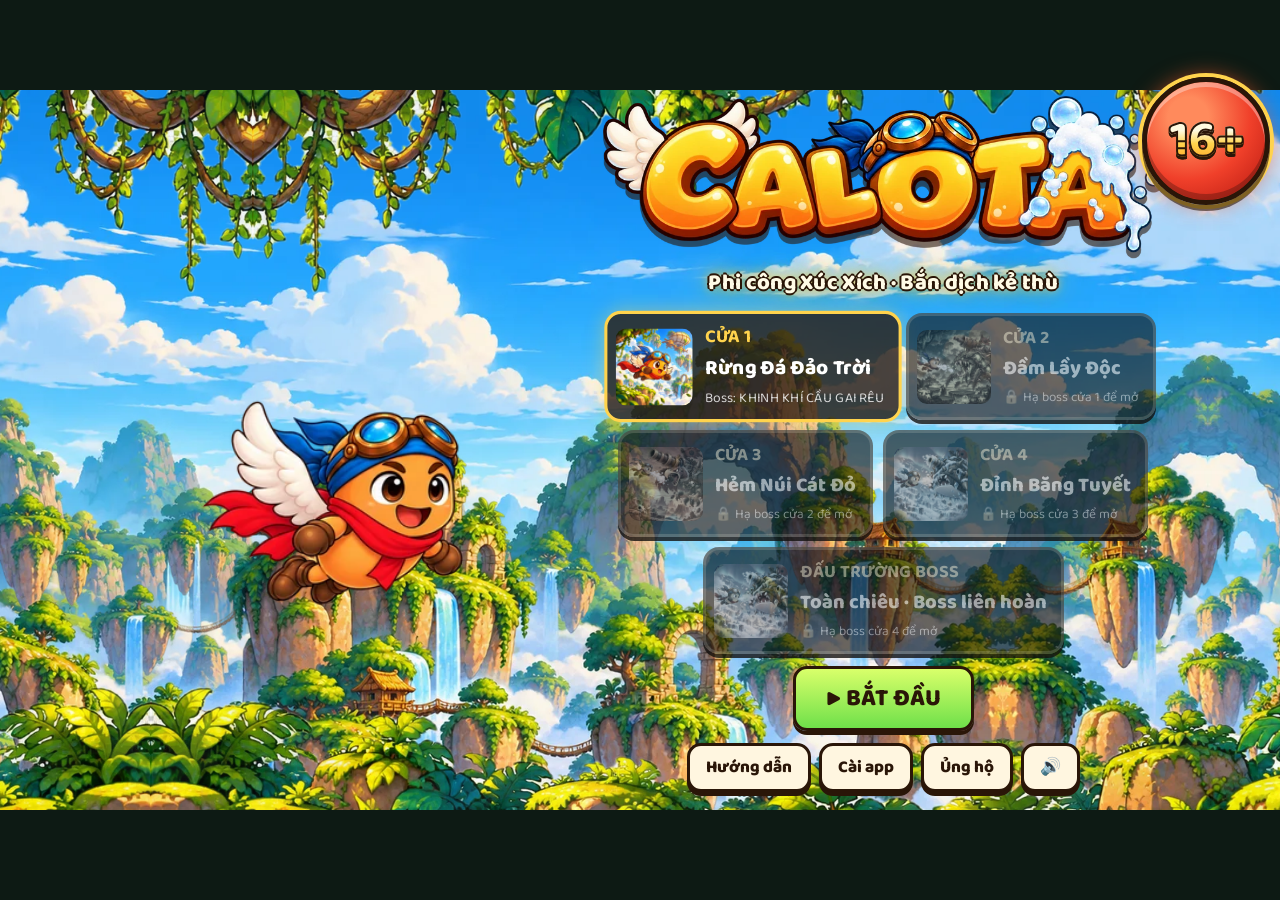
==== commit 504a6248: "v10.0" ====
--- a/index.html
+++ b/index.html
@@ -32,6 +32,7 @@
   <button id="btnUlt" class="tbtn ult">SIÊU<br>PHUN</button>
   <button id="btnRage" class="tbtn rage">TUYỆT<br>MỆNH</button>
   <button id="btnVenom" class="tbtn venom">GIÁP<br>NỌC</button>
+  <button id="btnRage2" class="tbtn rage2">SONG<br>TRÙNG</button>
   <button id="btnSpray" class="tbtn spray">PHUN</button>
   <div class="moveHint">Kéo ở đây để bay</div>
 </div>
@@ -63,6 +64,8 @@
       <li><b>SIÊU PHUN DỊCH ĐỘC:</b> thanh đầy → <kbd>K</kbd> hoặc nút SIÊU PHUN. Sóng bọt khổng lồ phủ kín màn hình, bất tử, quét sạch quái nhỏ.</li>
       <li><b>TUYỆT MỆNH</b> (từ cửa 3 thành <b>TUYỆT MỆNH VÔ CỰC</b>: bay vẽ hình ∞ rồi phun dịch độc gấp bội): thanh Nộ đầy (nạp rất nhanh khi bị quái/đạn vây quanh hoặc trúng đòn) → <kbd>Q</kbd> hoặc nút TUYỆT MỆNH. Calota đứng lại gồng aura, ngửa mặt phun cột bọt lên trời, bọt đổ mưa khắp màn hình: quét sạch quái, xóa đạn, boss mất máu lớn và choáng 2,5 giây. Bất tử suốt chiêu.</li>
       <li><b>GIÁP NỌC ĐỘC</b> (từ cửa 3): <kbd>F</kbd> hoặc nút GIÁP NỌC, tốn 35% thanh dịch độc, hồi 14 giây. Calota phủ giáp nọc xanh 6 giây: quái chạm vào thì quái mất máu, giọt nọc văng ra đốt quái và đọng vũng lâu tan. Đạn và cú húc của boss vẫn gây đau.</li>
+      <li><b>HẮC SONG TRÙNG</b> (từ cửa 4, thay Tuyệt Mệnh): Calota tách thành 2 bóng đen xoay vòng phun bọt trắng cực đại, quái bị bọc bọt chết ngợp; 2 bóng đen bay kèm 8 giây và phun theo.</li>
+      <li><b>ĐẤU TRƯỜNG BOSS</b> (mở sau cửa 4): đánh liên hoàn các boss, có vòng 2 boss cùng lúc, đủ mọi chiêu — <kbd>Q</kbd> Vô Cực, <kbd>R</kbd> Song Trùng.</li>
       <li><b>Lướt:</b> <kbd>Shift</kbd>/<kbd>L</kbd> — né đạn trong chớp mắt.</li>
       <li><b>Giáp rêu</b> của boss gần như miễn đạn thường — phải dùng hóa chất đốt.</li>
       <li>Nạp dịch độc: nhặt ⚡, bắn trúng, hạ quái.</li>
@@ -137,7 +140,10 @@
 <script src="js/gates/gate02.js"></script>
 <script src="js/rage.js"></script>
 <script src="js/venom.js"></script>
+<script src="js/songtrung.js"></script>
 <script src="js/gates/gate03.js"></script>
+<script src="js/gates/gate04.js"></script>
+<script src="js/gates/arena.js"></script>
 <script src="js/game.js"></script>
 <script src="js/render.js"></script>
 <script src="js/lib-qrcode.js"></script>
--- a/css/style.css
+++ b/css/style.css
@@ -116,6 +116,9 @@
 @media (max-height: 500px) { .logoImg img { width: min(40vw, 360px); } .glowTag { font-size: 15px; } .age16 { width: 68px; border-width: 4px; } .age16 b { font-size: 28px; } }
 
 .tbtn.rage { right: calc(196px + env(safe-area-inset-right)); bottom: 14px; width: 70px; height: 70px; font-size: 12px; background: radial-gradient(circle at 40% 35%, #fff3c0, #ff7a3a); opacity: .35; }
+.tbtn.rage2 { display: none; right: calc(274px + env(safe-area-inset-right)); bottom: 14px; width: 66px; height: 66px; font-size: 11px; color: #fff; background: radial-gradient(circle at 40% 35%, #c9a6ff, #2a0a45); opacity: .35; }
+body.rush .tbtn.rage2 { display: block; }
+.tbtn.rage2.ready { opacity: .95; animation: ragePulse .6s infinite alternate; }
 .tbtn.venom { display: none; right: calc(196px + env(safe-area-inset-right)); bottom: 92px; width: 64px; height: 64px; font-size: 11px; background: radial-gradient(circle at 40% 35%, #f4ffd0, #7ed321); opacity: .4; }
 body.venomOn .tbtn.venom { display: block; }
 .tbtn.venom.ready { opacity: .95; }
@@ -123,3 +126,13 @@
 .tbtn.rage.ready { opacity: .95; animation: ragePulse .6s infinite alternate; }
 @keyframes ragePulse { to { transform: scale(1.1); box-shadow: 0 0 22px #ffb84a, 0 4px 0 var(--ink); } }
 #btnResumeBoss small { display: block; font-size: 13px; font-weight: 600; opacity: .85; }
+/* menu điện thoại: thẻ cửa thành 1 hàng cuộn ngang, gọn */
+@media (max-height: 500px) {
+  .gateList { flex-wrap: nowrap; overflow-x: auto; max-width: 64vw; justify-content: flex-start; padding: 6px 4px; scrollbar-width: none; }
+  .gateList::-webkit-scrollbar { display: none; }
+  .gateCard { flex: 0 0 auto; padding: 4px 10px 4px 4px; gap: 8px; }
+  .gateCard small { display: none; }
+  .gateCard img { width: 40px !important; height: 40px !important; }
+  .gateCard b { font-size: 13px; } .gateCard span { font-size: 14px !important; }
+  .gateCard.sel { transform: scale(1.02); }
+}
